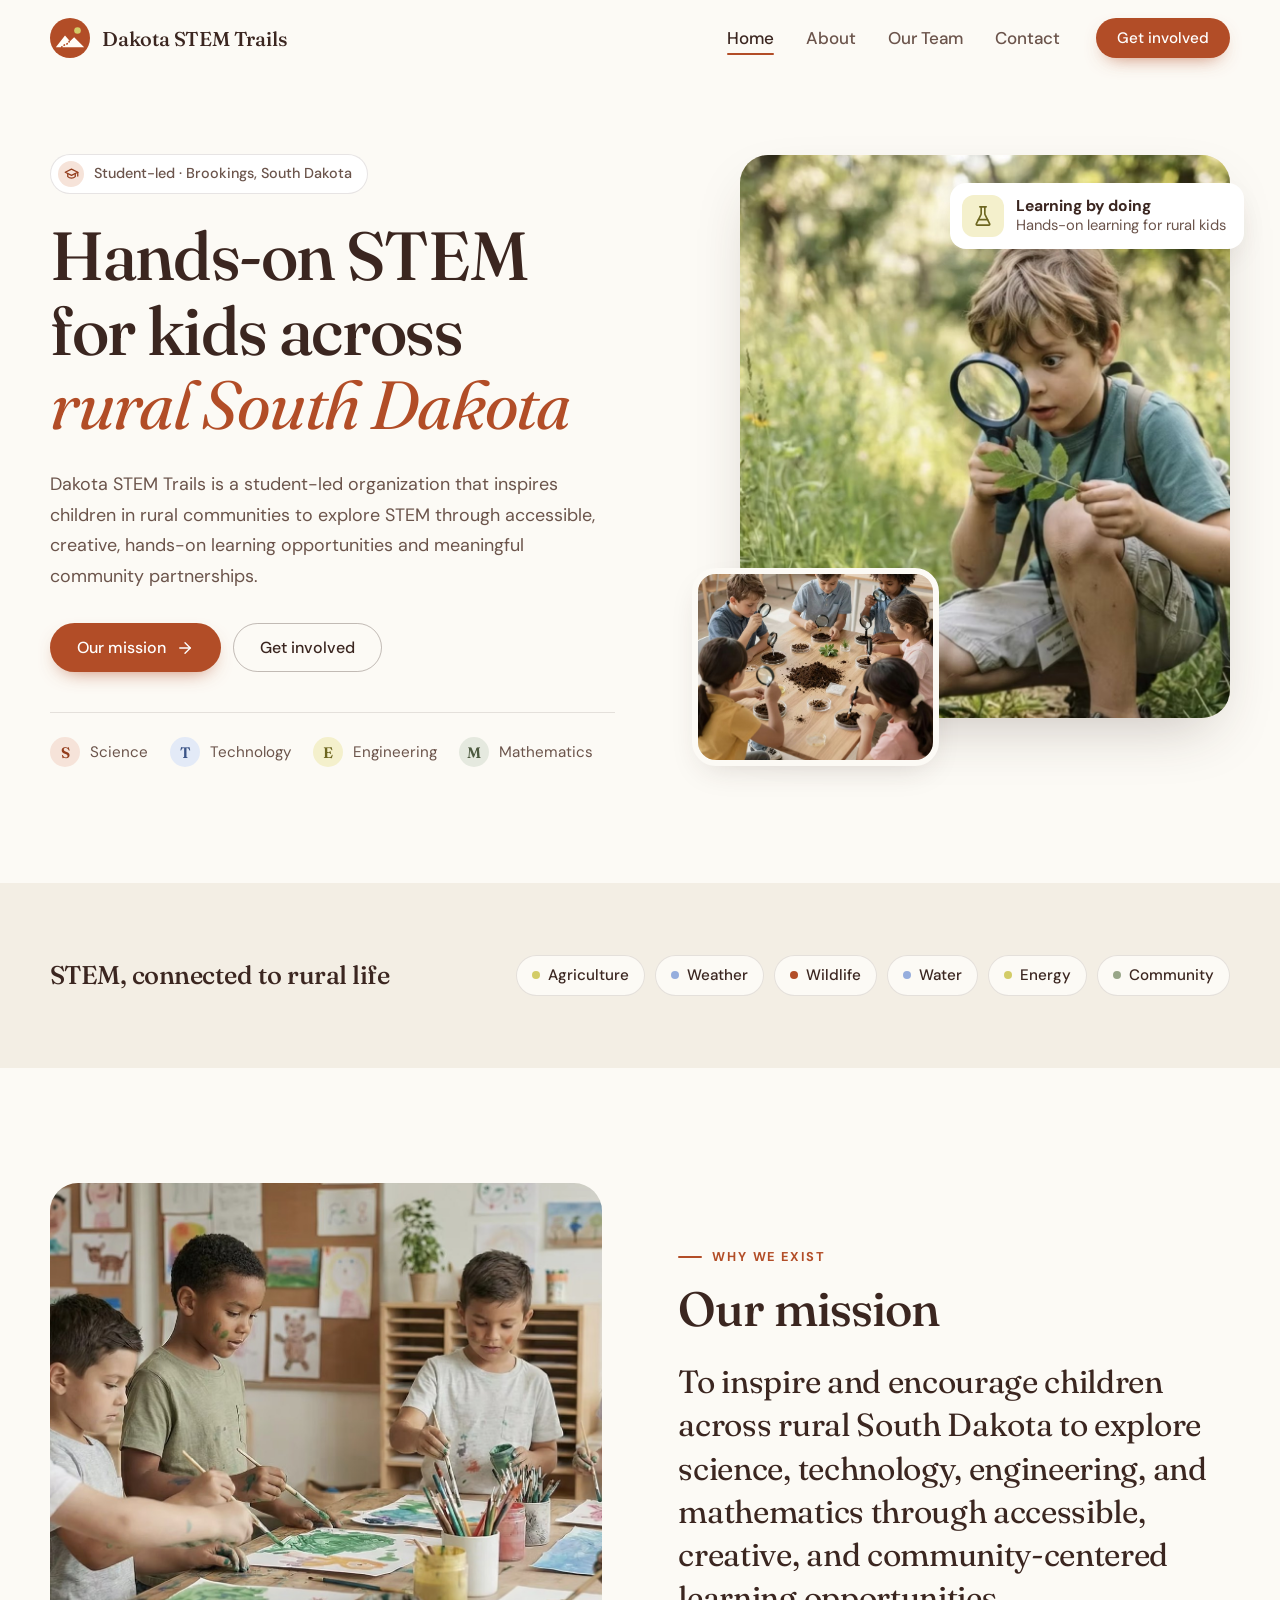
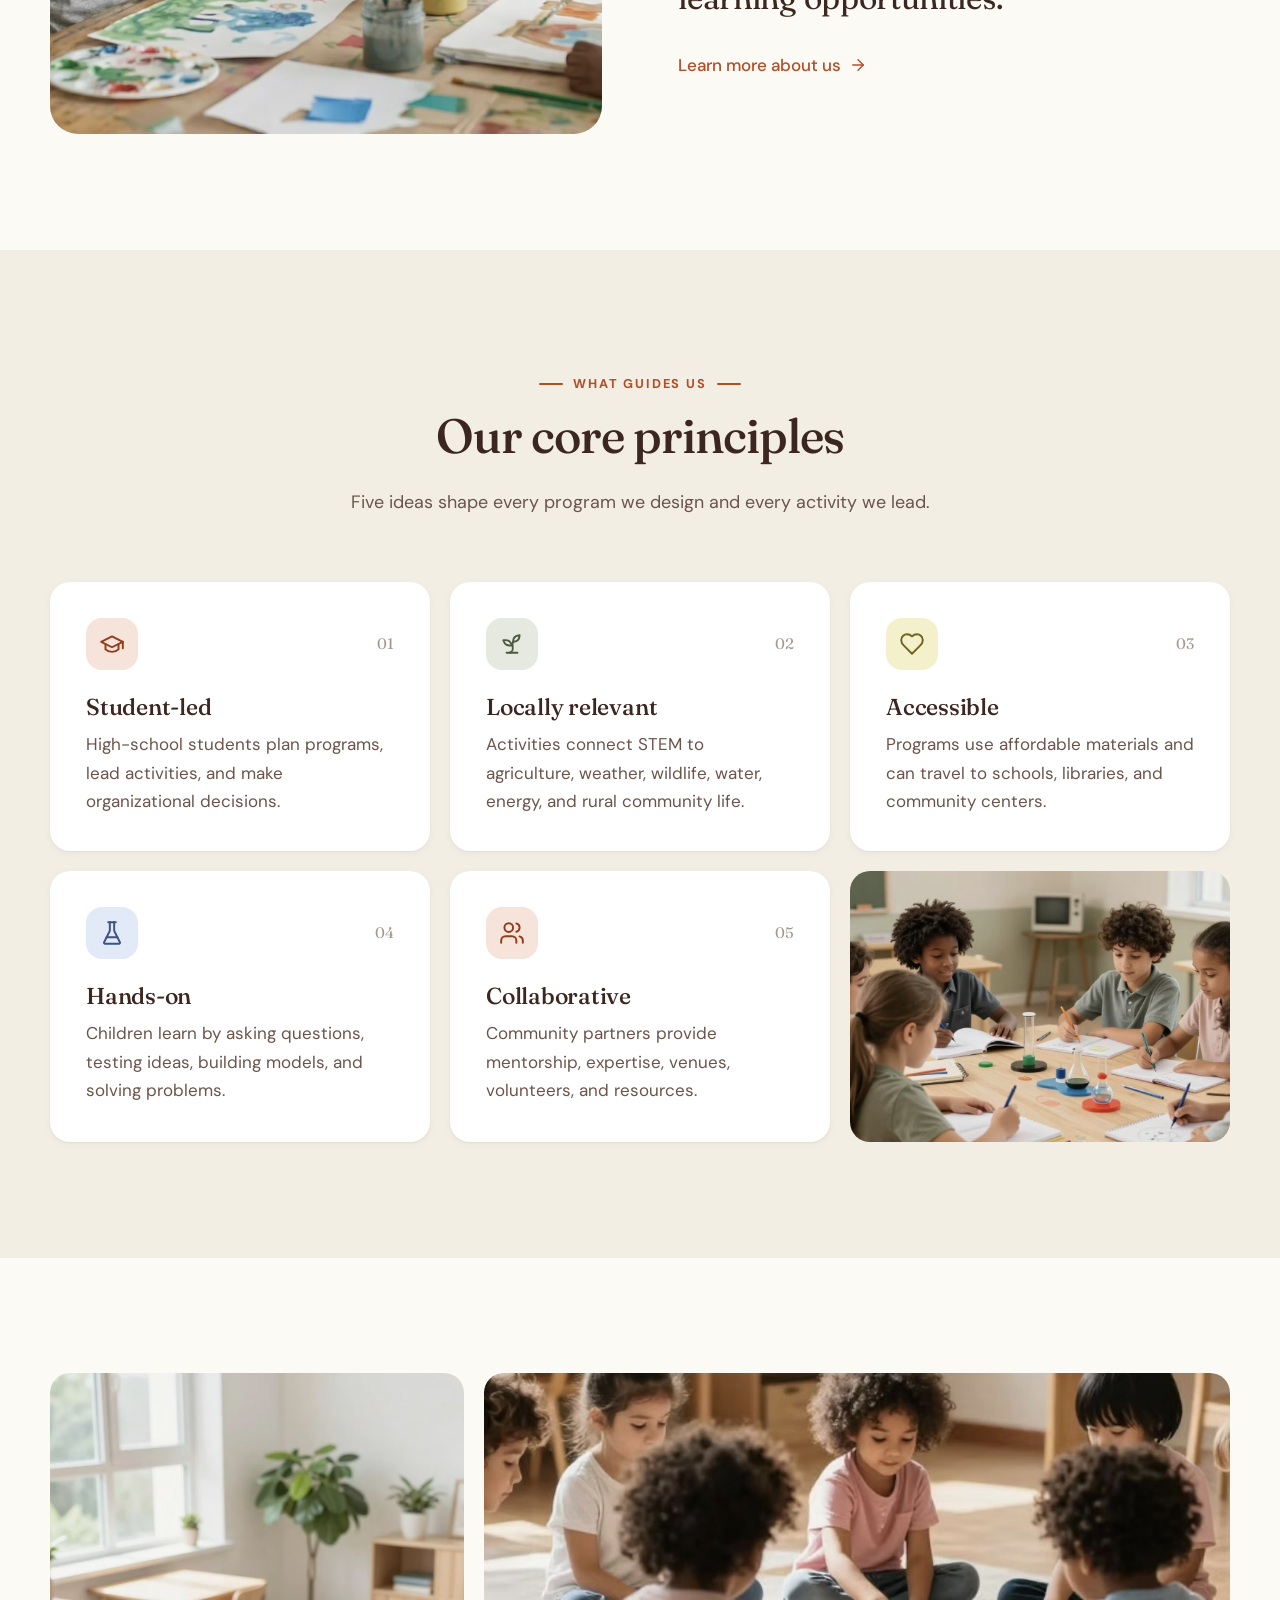
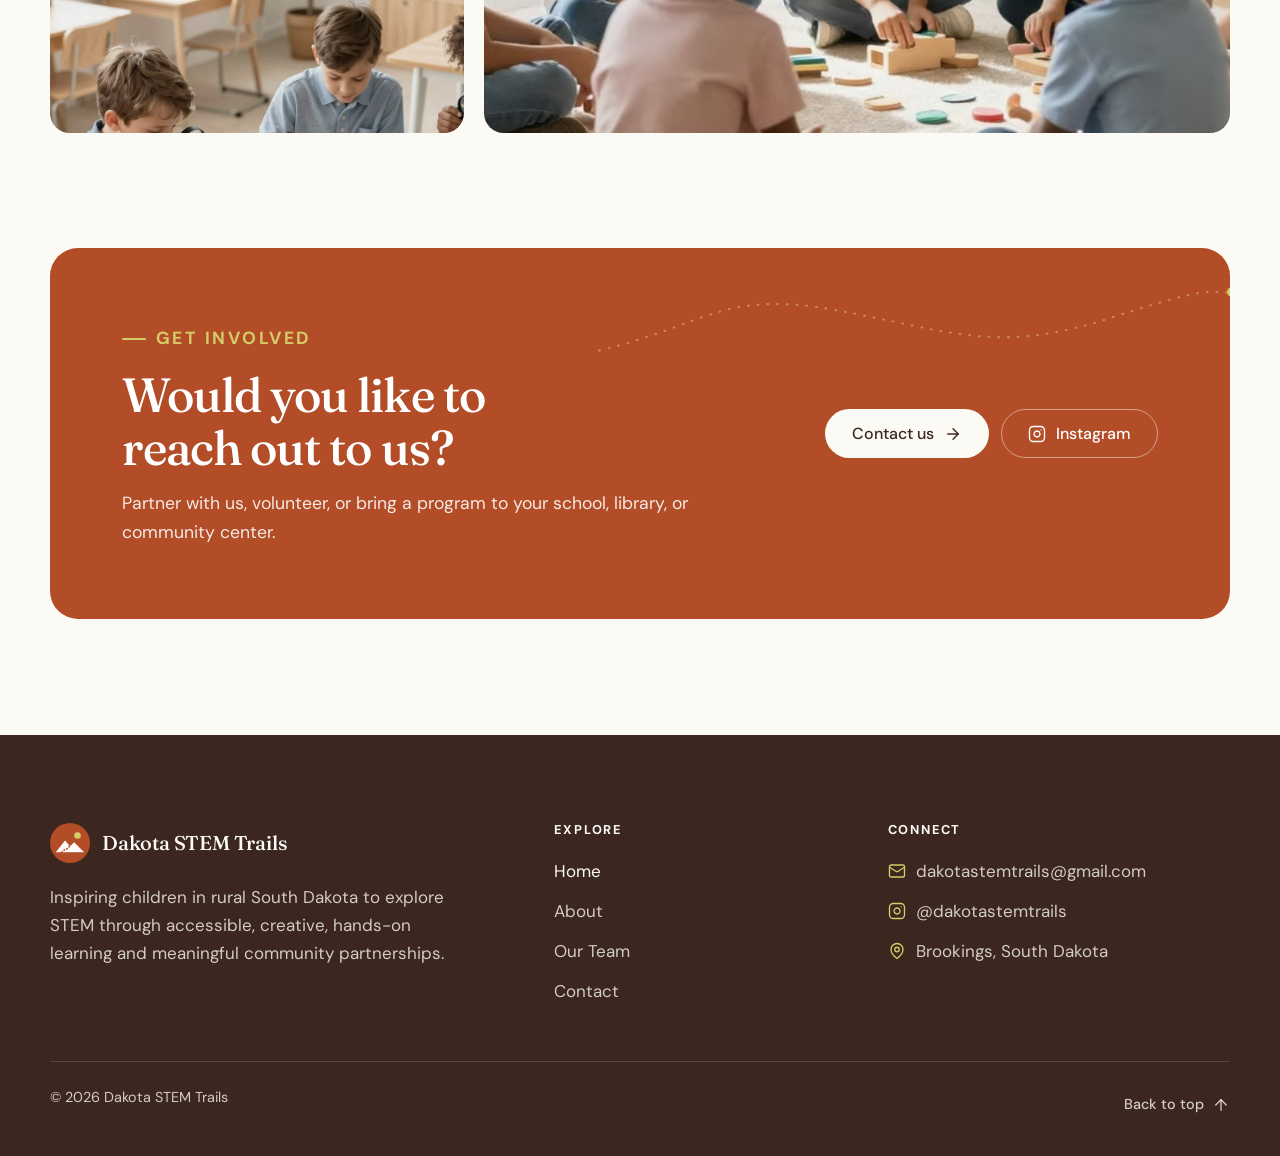
==== index.html @ 3561786b "Add files via upload" ====
<!DOCTYPE html>
<html lang="en">
<head>
  <meta charset="UTF-8">
  <meta name="viewport" content="width=device-width, initial-scale=1">
  <title>Dakota STEM Trails | Student-led STEM for rural South Dakota</title>
  <meta name="description" content="Dakota STEM Trails is a student-led organization inspiring children in rural South Dakota to explore STEM through accessible, creative, hands-on learning.">
  <meta name="theme-color" content="#fcfaf5">

  <meta property="og:type" content="website">
  <meta property="og:site_name" content="Dakota STEM Trails">
  <meta property="og:title" content="Dakota STEM Trails | Student-led STEM for rural South Dakota">
  <meta property="og:description" content="Dakota STEM Trails is a student-led organization inspiring children in rural South Dakota to explore STEM through accessible, creative, hands-on learning.">
  <meta property="og:image" content="hero-explorer.jpg">

  <link rel="icon" href="logo.svg" type="image/svg+xml">
  <link rel="preconnect" href="https://fonts.googleapis.com">
  <link rel="preconnect" href="https://fonts.gstatic.com" crossorigin>
  <link rel="stylesheet" href="https://fonts.googleapis.com/css2?family=DM+Sans:opsz,wght@9..40,400;9..40,500;9..40,700&family=Fraunces:ital,opsz,wght@0,9..144,400;0,9..144,500;0,9..144,600;1,9..144,400&display=swap">
  <link rel="stylesheet" href="styles.css">

  <script>document.documentElement.classList.add("js");</script>
  <script src="main.js" defer></script>
</head>
<body>
  <a class="skip-link" href="#main">Skip to content</a>

  <!-- ===== Header ===== -->
  <header class="site-header">
    <div class="container nav">
      <a class="brand" href="index.html">
        <img src="logo.svg" alt="" width="40" height="40">
        <span>Dakota STEM Trails</span>
      </a>

      <button class="nav-toggle" type="button" aria-expanded="false" aria-controls="nav-menu" aria-label="Open menu">
        <span></span><span></span><span></span>
      </button>

      <nav class="nav-menu" id="nav-menu" aria-label="Main">
        <ul class="nav-links">
          <li><a href="index.html" aria-current="page">Home</a></li>
          <li><a href="about.html">About</a></li>
          <li><a href="team.html">Our Team</a></li>
          <li><a href="contact.html">Contact</a></li>
        </ul>
        <a class="btn btn--primary btn--sm" href="contact.html#message">Get involved</a>
      </nav>
    </div>
  </header>

  <main id="main">
    <!-- ===== Hero ===== -->
    <section class="hero">
      <div class="container split">
        <div>
          <p class="hero-tag" data-reveal><span class="icon-tile tint-clay"><svg class="icon" viewBox="0 0 24 24" aria-hidden="true"><path d="M22 10 12 5 2 10l10 5 10-5Z"/><path d="M6 12v5c3 3 9 3 12 0v-5"/><path d="M22 10v6"/></svg></span>Student-led &middot; Brookings, South Dakota</p>
          <h1 data-reveal style="--delay:.08s">Hands-on STEM for kids across <span class="accent">rural South Dakota</span></h1>
          <p class="lead" data-reveal style="--delay:.16s">Dakota STEM Trails is a student-led organization that inspires children in rural communities to explore STEM through accessible, creative, hands-on learning opportunities and meaningful community partnerships.</p>
          <div class="btn-row" data-reveal style="--delay:.24s">
            <a class="btn btn--primary" href="#mission">Our mission <svg class="icon icon--arrow" viewBox="0 0 24 24" aria-hidden="true"><path d="M5 12h14"/><path d="m12 5 7 7-7 7"/></svg></a>
            <a class="btn btn--outline" href="contact.html#message">Get involved</a>
          </div>
          <ul class="stem-key" data-reveal style="--delay:.32s" aria-label="What STEM stands for">
            <li><b class="tint-clay">S</b>Science</li>
            <li><b class="tint-sky">T</b>Technology</li>
            <li><b class="tint-mustard">E</b>Engineering</li>
            <li><b class="tint-sage">M</b>Mathematics</li>
          </ul>
        </div>

        <div class="hero-visual" data-reveal style="--delay:.12s">
          <figure class="photo photo--main">
            <img src="hero-explorer.jpg" alt="A young boy crouching in tall grass, studying a leaf through a magnifying glass" width="998" height="1178" fetchpriority="high">
          </figure>
          <figure class="photo photo--inset">
            <img src="soil-science.jpg" alt="Children examining soil samples with magnifying glasses" width="1314" height="1061" loading="lazy">
          </figure>
          <div class="hero-badge">
            <span class="icon-tile tint-mustard"><svg class="icon" viewBox="0 0 24 24" aria-hidden="true"><path d="M10 2v7.53a2 2 0 0 1-.21.9L4.72 20.55A1 1 0 0 0 5.62 22h12.76a1 1 0 0 0 .9-1.45l-5.07-10.12a2 2 0 0 1-.21-.9V2"/><path d="M8.5 2h7"/><path d="M7 16h10"/></svg></span>
            <p><strong>Learning by doing</strong><span>Hands-on learning for rural kids</span></p>
          </div>
        </div>
      </div>
    </section>

    <!-- ===== Focus areas ===== -->
    <section class="section section--sand section--tight">
      <div class="container focus">
        <h2>STEM, connected to rural life</h2>
        <ul class="chip-list">
          <li class="chip"><span class="dot" style="background:var(--mustard)"></span>Agriculture</li>
          <li class="chip"><span class="dot" style="background:var(--sky)"></span>Weather</li>
          <li class="chip"><span class="dot" style="background:var(--clay)"></span>Wildlife</li>
          <li class="chip"><span class="dot" style="background:var(--sky)"></span>Water</li>
          <li class="chip"><span class="dot" style="background:var(--mustard)"></span>Energy</li>
          <li class="chip"><span class="dot" style="background:var(--sage)"></span>Community</li>
        </ul>
      </div>
    </section>

    <!-- ===== Mission ===== -->
    <section class="section mission" id="mission">
      <div class="container split">
        <figure class="photo" data-reveal>
          <img src="kids-painting.jpg" alt="Children painting together at a classroom table" width="1313" height="1130" loading="lazy">
        </figure>
        <div data-reveal style="--delay:.1s">
          <p class="eyebrow">Why we exist</p>
          <h2>Our mission</h2>
          <blockquote>
            <p>To inspire and encourage children across rural South Dakota to explore science, technology, engineering, and mathematics through accessible, creative, and community-centered learning opportunities.</p>
          </blockquote>
          <a class="link-arrow" href="about.html">Learn more about us <svg class="icon icon--arrow" viewBox="0 0 24 24" aria-hidden="true"><path d="M5 12h14"/><path d="m12 5 7 7-7 7"/></svg></a>
        </div>
      </div>
    </section>

    <!-- ===== Core principles ===== -->
    <section class="section section--sand" id="principles">
      <div class="container">
        <div class="section-head" data-reveal>
          <p class="eyebrow">What guides us</p>
          <h2>Our core principles</h2>
          <p class="lead">Five ideas shape every program we design and every activity we lead.</p>
        </div>
        <div class="principles" data-reveal-group>
        <article class="card principle" data-reveal>
          <div class="principle-top">
            <span class="icon-tile tint-clay"><svg class="icon" viewBox="0 0 24 24" aria-hidden="true"><path d="M22 10 12 5 2 10l10 5 10-5Z"/><path d="M6 12v5c3 3 9 3 12 0v-5"/><path d="M22 10v6"/></svg></span>
            <span class="principle-num">01</span>
          </div>
          <h3>Student-led</h3>
          <p>High-school students plan programs, lead activities, and make organizational decisions.</p>
        </article>
        <article class="card principle" data-reveal>
          <div class="principle-top">
            <span class="icon-tile tint-sage"><svg class="icon" viewBox="0 0 24 24" aria-hidden="true"><path d="M7 20h10"/><path d="M10 20c5.5-2.5.8-6.4 3-10"/><path d="M9.5 9.4c1.1.8 1.8 2.2 2.3 3.7-2 .4-3.5.4-4.8-.3-1.2-.6-2.3-1.9-3-4.2 2.8-.5 4.4 0 5.5.8Z"/><path d="M14.1 6a7 7 0 0 0-1.1 4c1.9-.1 3.3-.6 4.3-1.4 1-1 1.6-2.3 1.7-4.6-2.7.1-4 1-4.9 2Z"/></svg></span>
            <span class="principle-num">02</span>
          </div>
          <h3>Locally relevant</h3>
          <p>Activities connect STEM to agriculture, weather, wildlife, water, energy, and rural community life.</p>
        </article>
        <article class="card principle" data-reveal>
          <div class="principle-top">
            <span class="icon-tile tint-mustard"><svg class="icon" viewBox="0 0 24 24" aria-hidden="true"><path d="M19 14c1.49-1.46 3-3.21 3-5.5A5.5 5.5 0 0 0 16.5 3c-1.76 0-3 .5-4.5 2-1.5-1.5-2.74-2-4.5-2A5.5 5.5 0 0 0 2 8.5c0 2.3 1.5 4.05 3 5.5l7 7Z"/></svg></span>
            <span class="principle-num">03</span>
          </div>
          <h3>Accessible</h3>
          <p>Programs use affordable materials and can travel to schools, libraries, and community centers.</p>
        </article>
        <article class="card principle" data-reveal>
          <div class="principle-top">
            <span class="icon-tile tint-sky"><svg class="icon" viewBox="0 0 24 24" aria-hidden="true"><path d="M10 2v7.53a2 2 0 0 1-.21.9L4.72 20.55A1 1 0 0 0 5.62 22h12.76a1 1 0 0 0 .9-1.45l-5.07-10.12a2 2 0 0 1-.21-.9V2"/><path d="M8.5 2h7"/><path d="M7 16h10"/></svg></span>
            <span class="principle-num">04</span>
          </div>
          <h3>Hands-on</h3>
          <p>Children learn by asking questions, testing ideas, building models, and solving problems.</p>
        </article>
        <article class="card principle" data-reveal>
          <div class="principle-top">
            <span class="icon-tile tint-clay"><svg class="icon" viewBox="0 0 24 24" aria-hidden="true"><path d="M16 21v-2a4 4 0 0 0-4-4H6a4 4 0 0 0-4 4v2"/><circle cx="9" cy="7" r="4"/><path d="M22 21v-2a4 4 0 0 0-3-3.87"/><path d="M16 3.13a4 4 0 0 1 0 7.75"/></svg></span>
            <span class="principle-num">05</span>
          </div>
          <h3>Collaborative</h3>
          <p>Community partners provide mentorship, expertise, venues, volunteers, and resources.</p>
        </article>
          <figure class="photo" data-reveal>
            <img src="science-experiment.jpg" alt="Children recording observations during a science experiment" width="1050" height="751" loading="lazy">
          </figure>
        </div>
      </div>
    </section>

    <!-- ===== Photo strip ===== -->
    <section class="section">
      <div class="container photo-strip" data-reveal-group>
        <figure class="photo" data-reveal>
          <img src="classroom.jpg" alt="Students working in a bright classroom with plants and large windows" width="1050" height="816" loading="lazy">
        </figure>
        <figure class="photo" data-reveal>
          <img src="building-blocks.jpg" alt="Young children sitting on the floor building with wooden blocks" width="1313" height="457" loading="lazy">
        </figure>
      </div>
    </section>

    <!-- ===== Call to action ===== -->
    <section class="section">
      <div class="container">
        <div class="cta" data-reveal>
          <div>
            <p class="eyebrow">Get involved</p>
            <h2>Would you like to reach out to us?</h2>
            <p>Partner with us, volunteer, or bring a program to your school, library, or community center.</p>
          </div>
          <div class="btn-row">
            <a class="btn btn--light" href="contact.html#message">Contact us <svg class="icon icon--arrow" viewBox="0 0 24 24" aria-hidden="true"><path d="M5 12h14"/><path d="m12 5 7 7-7 7"/></svg></a>
            <a class="btn btn--ghost-light" href="https://www.instagram.com/dakotastemtrails/" target="_blank" rel="noopener"><svg class="icon" viewBox="0 0 24 24" aria-hidden="true"><rect width="20" height="20" x="2" y="2" rx="5"/><path d="M16 11.37A4 4 0 1 1 12.63 8 4 4 0 0 1 16 11.37Z"/><path d="M17.5 6.5h.01"/></svg> Instagram</a>
          </div>
          <svg class="trail" viewBox="0 0 800 100" preserveAspectRatio="xMidYMid meet" aria-hidden="true"><path d="M10 90C140 60 160 15 300 40S500 96 640 50 760 22 790 18"/><circle cx="790" cy="18" r="6"/></svg>
        </div>
      </div>
    </section>
  </main>

  <!-- ===== Footer ===== -->
  <footer class="site-footer">
    <div class="container">
      <div class="footer-grid">
        <div class="footer-brand">
          <a class="brand" href="index.html">
            <img src="logo.svg" alt="" width="40" height="40">
            <span>Dakota STEM Trails</span>
          </a>
          <p>Inspiring children in rural South Dakota to explore STEM through accessible, creative, hands-on learning and meaningful community partnerships.</p>
        </div>

        <div class="footer-col">
          <h3>Explore</h3>
          <ul>
            <li><a href="index.html" aria-current="page">Home</a></li>
            <li><a href="about.html">About</a></li>
            <li><a href="team.html">Our Team</a></li>
            <li><a href="contact.html">Contact</a></li>
          </ul>
        </div>

        <div class="footer-col">
          <h3>Connect</h3>
          <ul>
            <li><svg class="icon" viewBox="0 0 24 24" aria-hidden="true"><rect width="20" height="16" x="2" y="4" rx="2"/><path d="m22 7-8.97 5.7a1.94 1.94 0 0 1-2.06 0L2 7"/></svg><a href="mailto:dakotastemtrails@gmail.com">dakotastemtrails@gmail.com</a></li>
            <li><svg class="icon" viewBox="0 0 24 24" aria-hidden="true"><rect width="20" height="20" x="2" y="2" rx="5"/><path d="M16 11.37A4 4 0 1 1 12.63 8 4 4 0 0 1 16 11.37Z"/><path d="M17.5 6.5h.01"/></svg><a href="https://www.instagram.com/dakotastemtrails/" target="_blank" rel="noopener">@dakotastemtrails</a></li>
            <li><svg class="icon" viewBox="0 0 24 24" aria-hidden="true"><path d="M20 10c0 6-8 12-8 12s-8-6-8-12a8 8 0 0 1 16 0Z"/><circle cx="12" cy="10" r="3"/></svg><span>Brookings, South Dakota</span></li>
          </ul>
        </div>
      </div>

      <div class="footer-bottom">
        <p>&copy; <span data-year>2026</span> Dakota STEM Trails</p>
        <button class="to-top" type="button" data-to-top>Back to top <svg class="icon" viewBox="0 0 24 24" aria-hidden="true"><path d="m5 12 7-7 7 7"/><path d="M12 19V5"/></svg></button>
      </div>
    </div>
  </footer>
</body>
</html>
---- styles.css ----
/* ==========================================================================
   Dakota STEM Trails — stylesheet
   --------------------------------------------------------------------------
   1. Design tokens        6. Header & navigation
   2. Base / reset         7. Page sections
   3. Typography           8. Footer
   4. Layout helpers       9. Motion
   5. Components          10. Responsive
   ========================================================================== */


/* 1. Design tokens
   ========================================================================== */
:root {
  /* Brand palette */
  --clay:        #b24d27;   /* primary — buttons, links, accents */
  --clay-dark:   #933c1b;
  --mustard:     #d3cc67;
  --sky:         #96aedd;
  --sage:        #98a688;

  /* Soft tints of the brand colors (backgrounds for icons, avatars, chips) */
  --clay-tint:    #f6e3d9;
  --mustard-tint: #f4f0cc;
  --sky-tint:     #e3eaf7;
  --sage-tint:    #e5e9df;

  /* Neutrals */
  --ink:        #3b2620;    /* main text — warm deep brown */
  --ink-soft:   #6b544b;    /* secondary text */
  --cream:      #fcfaf5;    /* page background */
  --sand:       #f3eee4;    /* alternate section background */
  --sand-dark:  #e6dccb;
  --white:      #ffffff;
  --line:       rgba(59, 38, 32, 0.12);

  /* Type */
  --font-display: "Fraunces", Georgia, "Times New Roman", serif;
  --font-body:    "DM Sans", system-ui, -apple-system, "Segoe UI", Roboto, sans-serif;

  /* Shape & depth */
  --radius-sm: 12px;
  --radius:    20px;
  --radius-lg: 28px;
  --shadow-sm: 0 1px 2px rgba(59, 38, 32, 0.06), 0 2px 8px rgba(59, 38, 32, 0.04);
  --shadow:    0 12px 32px -12px rgba(59, 38, 32, 0.18);
  --shadow-lg: 0 24px 60px -20px rgba(59, 38, 32, 0.28);

  /* Spacing */
  --container: 1180px;
  --gutter: clamp(20px, 4vw, 40px);
  --section: clamp(72px, 9vw, 120px);

  --ease: cubic-bezier(0.22, 1, 0.36, 1);
  --header-h: 76px;
}


/* 2. Base / reset
   ========================================================================== */
*, *::before, *::after { box-sizing: border-box; }

html {
  -webkit-text-size-adjust: 100%;
  scroll-behavior: smooth;
  scroll-padding-top: calc(var(--header-h) + 16px);
}

body {
  margin: 0;
  background: var(--cream);
  color: var(--ink);
  font-family: var(--font-body);
  font-size: 1.0625rem;
  line-height: 1.65;
  -webkit-font-smoothing: antialiased;
  text-rendering: optimizeLegibility;
}

img, svg { display: block; max-width: 100%; }
img { height: auto; }
a { color: inherit; }
button, input, textarea { font: inherit; color: inherit; }
button { cursor: pointer; }

::selection { background: var(--mustard); color: var(--ink); }

:focus-visible {
  outline: 3px solid var(--clay);
  outline-offset: 3px;
  border-radius: 6px;
}

.skip-link {
  position: absolute;
  left: 16px;
  top: -100px;
  z-index: 1000;
  padding: 10px 18px;
  border-radius: 999px;
  background: var(--ink);
  color: var(--cream);
  font-weight: 500;
  text-decoration: none;
}
.skip-link:focus { top: 16px; }

.visually-hidden {
  position: absolute !important;
  width: 1px; height: 1px;
  overflow: hidden;
  clip: rect(0 0 0 0);
  white-space: nowrap;
}


/* 3. Typography
   ========================================================================== */
h1, h2, h3, h4 {
  margin: 0 0 0.5em;
  font-family: var(--font-display);
  font-weight: 500;
  line-height: 1.1;
  letter-spacing: -0.02em;
  font-optical-sizing: auto;
  text-wrap: balance;
}
h1 { font-size: clamp(2.5rem, 5.6vw, 4.25rem); }
h2 { font-size: clamp(2rem, 3.8vw, 3rem); }
h3 { font-size: clamp(1.25rem, 1.8vw, 1.45rem); letter-spacing: -0.01em; }
h4 { font-size: 1.1rem; }

p { margin: 0 0 1em; text-wrap: pretty; }
p:last-child { margin-bottom: 0; }

.accent { color: var(--clay); font-style: italic; font-weight: 400; }

.eyebrow {
  display: inline-flex;
  align-items: center;
  gap: 10px;
  margin-bottom: 1rem;
  color: var(--clay);
  font-size: 0.8rem;
  font-weight: 700;
  letter-spacing: 0.14em;
  text-transform: uppercase;
}
.eyebrow::before,
.section-head .eyebrow::after,
.page-header .eyebrow::after,
.mission-panel .eyebrow::after {
  content: "";
  width: 24px;
  height: 2px;
  border-radius: 2px;
  background: currentColor;
}

.lead {
  max-width: 36em;
  color: var(--ink-soft);
  font-size: clamp(1.075rem, 1.4vw, 1.2rem);
  line-height: 1.7;
}


/* 4. Layout helpers
   ========================================================================== */
.container {
  width: 100%;
  max-width: calc(var(--container) + var(--gutter) * 2);
  margin-inline: auto;
  padding-inline: var(--gutter);
}

.section { padding-block: var(--section); }
.section--sand { background: var(--sand); }
.section--tight { padding-block: clamp(48px, 6vw, 72px); }
/* Two neighbouring sections with the same background share one gap */
.section:not(.section--sand) + .section:not(.section--sand),
.section--sand + .section--sand { padding-top: 0; }

.section-head {
  max-width: 640px;
  margin: 0 auto clamp(40px, 5vw, 64px);
  text-align: center;
}
.section-head .eyebrow { justify-content: center; }
.section-head .lead { margin-inline: auto; }

.split {
  display: grid;
  grid-template-columns: 1fr 1fr;
  align-items: center;
  gap: clamp(40px, 6vw, 88px);
}


/* 5. Components
   ========================================================================== */

/* --- Buttons --- */
.btn {
  display: inline-flex;
  align-items: center;
  justify-content: center;
  gap: 10px;
  padding: 14px 26px;
  border: 1.5px solid transparent;
  border-radius: 999px;
  font-size: 1rem;
  font-weight: 500;
  line-height: 1.2;
  text-decoration: none;
  white-space: nowrap;
  transition: background-color .25s ease, color .25s ease, border-color .25s ease,
              transform .25s var(--ease), box-shadow .25s ease;
}
.btn:hover { transform: translateY(-2px); }
.btn:active { transform: translateY(0); }
.btn .icon { width: 18px; height: 18px; transition: transform .3s var(--ease); }
.btn:hover .icon--arrow { transform: translateX(3px); }

.btn--primary { background: var(--clay); color: var(--white); box-shadow: 0 8px 20px -10px rgba(178, 77, 39, .8); }
.btn--primary:hover { background: var(--clay-dark); }

.btn--outline { border-color: rgba(59, 38, 32, .3); color: var(--ink); }
.btn--outline:hover { border-color: var(--ink); background: var(--ink); color: var(--cream); }

.btn--light { background: var(--cream); color: var(--ink); }
.btn--light:hover { background: var(--white); box-shadow: var(--shadow); }

.btn--ghost-light { border-color: rgba(255, 255, 255, .45); color: var(--white); }
.btn--ghost-light:hover { border-color: var(--white); background: rgba(255, 255, 255, .12); }

.btn--sm { padding: 10px 20px; font-size: .95rem; }
.btn--block { width: 100%; }

.btn-row { display: flex; flex-wrap: wrap; gap: 12px; }

/* --- Text link with arrow --- */
.link-arrow {
  display: inline-flex;
  align-items: center;
  gap: 8px;
  color: var(--clay);
  font-weight: 500;
  text-decoration: none;
}
.link-arrow .icon { width: 18px; height: 18px; transition: transform .3s var(--ease); }
.link-arrow:hover { color: var(--clay-dark); }
.link-arrow:hover .icon { transform: translateX(4px); }

/* --- Icons --- */
.icon {
  width: 24px;
  height: 24px;
  flex-shrink: 0;
  fill: none;
  stroke: currentColor;
  stroke-width: 1.8;
  stroke-linecap: round;
  stroke-linejoin: round;
}

.icon-tile {
  display: grid;
  place-items: center;
  width: 52px;
  height: 52px;
  border-radius: 16px;
  color: var(--ink);
}
.icon-tile .icon { width: 26px; height: 26px; }

/* Color tints — usable on icon tiles, avatars and chips */
.tint-clay    { background: var(--clay-tint);    color: var(--clay-dark); }
.tint-mustard { background: var(--mustard-tint); color: #6d6620; }
.tint-sky     { background: var(--sky-tint);     color: #3b5487; }
.tint-sage    { background: var(--sage-tint);    color: #4d5a40; }

/* --- Chips / pills --- */
.chip-list {
  display: flex;
  flex-wrap: wrap;
  gap: 10px;
  margin: 0;
  padding: 0;
  list-style: none;
}
.chip {
  display: inline-flex;
  align-items: center;
  gap: 8px;
  padding: 8px 16px;
  border-radius: 999px;
  background: var(--white);
  box-shadow: inset 0 0 0 1px var(--line);
  font-size: .95rem;
  font-weight: 500;
}
.chip .icon { width: 17px; height: 17px; }
.chip .dot { width: 8px; height: 8px; border-radius: 50%; }

/* --- Cards --- */
.card {
  position: relative;
  padding: clamp(28px, 3vw, 36px);
  border-radius: var(--radius);
  background: var(--white);
  box-shadow: var(--shadow-sm);
}

/* --- Photos --- */
.photo {
  position: relative;
  margin: 0;
  overflow: hidden;
  border-radius: var(--radius-lg);
  background: var(--sand-dark);
}
.photo img {
  width: 100%;
  height: 100%;
  object-fit: cover;
  transition: transform 1.2s var(--ease);
}
.photo:hover img { transform: scale(1.03); }

/* --- Trail decoration (dashed path with a pin) --- */
.trail {
  position: absolute;
  pointer-events: none;
  overflow: visible;
}
.trail path { fill: none; stroke: var(--clay); stroke-width: 2.5; stroke-linecap: round; stroke-dasharray: 1 11; opacity: .45; }
.trail circle { fill: var(--clay); }


/* 6. Header & navigation
   ========================================================================== */
.site-header {
  position: sticky;
  top: 0;
  z-index: 100;
  background: rgba(252, 250, 245, .88);
  -webkit-backdrop-filter: saturate(160%) blur(14px);
  backdrop-filter: saturate(160%) blur(14px);
  border-bottom: 1px solid transparent;
  transition: border-color .3s ease, box-shadow .3s ease;
}
.site-header.is-scrolled {
  border-bottom-color: var(--line);
  box-shadow: 0 6px 24px -18px rgba(59, 38, 32, .5);
}

.nav {
  display: flex;
  align-items: center;
  justify-content: space-between;
  gap: 24px;
  min-height: var(--header-h);
}

.brand {
  display: inline-flex;
  align-items: center;
  gap: 12px;
  font-family: var(--font-display);
  font-size: 1.25rem;
  font-weight: 500;
  letter-spacing: -0.01em;
  text-decoration: none;
  white-space: nowrap;
}
.brand img { width: 40px; height: 40px; transition: transform .5s var(--ease); }
.brand:hover img { transform: rotate(-10deg); }

.nav-menu { display: flex; align-items: center; gap: 36px; }

.nav-links {
  display: flex;
  align-items: center;
  gap: 32px;
  margin: 0;
  padding: 0;
  list-style: none;
}
.nav-links a {
  position: relative;
  padding: 6px 0;
  color: var(--ink-soft);
  font-weight: 500;
  text-decoration: none;
  transition: color .2s ease;
}
.nav-links a::after {
  content: "";
  position: absolute;
  left: 0; right: 0; bottom: 0;
  height: 2px;
  border-radius: 2px;
  background: var(--clay);
  transform: scaleX(0);
  transition: transform .35s var(--ease);
}
.nav-links a:hover,
.nav-links a[aria-current="page"] { color: var(--ink); }
.nav-links a:hover::after,
.nav-links a[aria-current="page"]::after { transform: scaleX(1); }

.nav-toggle {
  display: none;
  position: relative;
  width: 44px;
  height: 44px;
  padding: 0;
  border: 0;
  border-radius: 12px;
  background: var(--sand);
}
.nav-toggle span {
  position: absolute;
  left: 12px;
  width: 20px;
  height: 2px;
  border-radius: 2px;
  background: var(--ink);
  transition: transform .3s var(--ease), opacity .2s ease;
}
.nav-toggle span:nth-child(1) { top: 15px; }
.nav-toggle span:nth-child(2) { top: 21px; }
.nav-toggle span:nth-child(3) { top: 27px; }
.nav-toggle[aria-expanded="true"] span:nth-child(1) { transform: translateY(6px) rotate(45deg); }
.nav-toggle[aria-expanded="true"] span:nth-child(2) { opacity: 0; }
.nav-toggle[aria-expanded="true"] span:nth-child(3) { transform: translateY(-6px) rotate(-45deg); }


/* 7. Page sections
   ========================================================================== */

/* --- Home hero --- */
.hero { position: relative; padding-block: clamp(40px, 6vw, 80px) var(--section); overflow: hidden; }
.hero .split { grid-template-columns: 1.05fr 1fr; }
.hero h1 { margin-bottom: .4em; }
.hero .lead { margin-bottom: 2rem; }

.hero-tag {
  display: inline-flex;
  align-items: center;
  gap: 10px;
  margin-bottom: 1.5rem;
  padding: 7px 16px 7px 8px;
  border-radius: 999px;
  background: var(--white);
  box-shadow: inset 0 0 0 1px var(--line);
  color: var(--ink-soft);
  font-size: .9rem;
  font-weight: 500;
}
.hero-tag .icon-tile { width: 26px; height: 26px; border-radius: 50%; }
.hero-tag .icon { width: 15px; height: 15px; stroke-width: 2; }

.stem-key {
  display: flex;
  flex-wrap: wrap;
  gap: 8px 22px;
  margin: 2.5rem 0 0;
  padding: 1.5rem 0 0;
  border-top: 1px solid var(--line);
  list-style: none;
  color: var(--ink-soft);
  font-size: .95rem;
}
.stem-key li { display: inline-flex; align-items: center; gap: 10px; }
.stem-key b {
  display: grid;
  place-items: center;
  width: 30px;
  height: 30px;
  border-radius: 50%;
  font-family: var(--font-display);
  font-size: .95rem;
  font-weight: 600;
}

.hero-visual { position: relative; padding: 0 0 48px 48px; }
.hero-visual .photo--main { aspect-ratio: 4 / 4.6; box-shadow: var(--shadow-lg); }
.hero-visual .photo--inset {
  position: absolute;
  left: 0;
  bottom: 0;
  width: 46%;
  aspect-ratio: 5 / 4;
  border: 6px solid var(--cream);
  border-radius: 24px;
  box-shadow: var(--shadow);
}
.hero-badge {
  position: absolute;
  top: 28px;
  right: -14px;
  display: flex;
  align-items: center;
  gap: 12px;
  padding: 12px 18px 12px 12px;
  border-radius: 16px;
  background: var(--white);
  box-shadow: var(--shadow);
  font-size: .92rem;
  line-height: 1.3;
}
.hero-badge p { margin: 0; }
.hero-badge strong { display: block; font-size: .98rem; }
.hero-badge p span { color: var(--ink-soft); }
.hero-badge .icon-tile { width: 42px; height: 42px; border-radius: 12px; }
.hero-badge .icon { width: 22px; height: 22px; }

/* --- Focus strip (STEM topics connected to rural life) --- */
.focus {
  display: flex;
  flex-wrap: wrap;
  align-items: center;
  justify-content: space-between;
  gap: 20px 40px;
}
.focus h2 { margin: 0; font-size: clamp(1.35rem, 2vw, 1.6rem); }
.focus .chip { background: var(--cream); }

/* --- Mission statement --- */
.mission .photo { aspect-ratio: 1 / 1; }
.mission blockquote { margin: 0 0 2rem; }
.mission blockquote p {
  font-family: var(--font-display);
  font-size: clamp(1.45rem, 2.5vw, 2rem);
  font-weight: 400;
  line-height: 1.35;
  letter-spacing: -0.01em;
}

/* --- Principles grid --- */
.principles {
  display: grid;
  grid-template-columns: repeat(3, 1fr);
  gap: 20px;
}
.principle {
  display: flex;
  flex-direction: column;
  transition: transform .35s var(--ease), box-shadow .35s ease;
}
.principle:hover { transform: translateY(-4px); box-shadow: var(--shadow); }
.principle-top {
  display: flex;
  align-items: center;
  justify-content: space-between;
  margin-bottom: 1.5rem;
}
.principle-num {
  color: var(--ink-soft);
  font-family: var(--font-display);
  font-size: .95rem;
  opacity: .6;
}
.principle p { color: var(--ink-soft); }
.principles .photo { min-height: 260px; border-radius: var(--radius); }

/* --- Photo strip --- */
.photo-strip {
  display: grid;
  grid-template-columns: 1fr 1.8fr;
  gap: 20px;
}
.photo-strip .photo { height: clamp(220px, 30vw, 360px); border-radius: var(--radius); }

/* --- Call to action band --- */
.cta {
  position: relative;
  display: grid;
  grid-template-columns: 1fr auto;
  align-items: center;
  gap: 32px;
  padding: clamp(40px, 6vw, 72px);
  overflow: hidden;
  border-radius: var(--radius-lg);
  background: var(--clay);
  color: var(--white);
}
.cta > :not(.trail) { position: relative; z-index: 1; }
.cta h2 { margin-bottom: .3em; }
.cta p { max-width: 34em; color: rgba(255, 255, 255, .88); font-size: 1.1rem; }
.cta .eyebrow { color: var(--mustard); }
.cta .trail { z-index: 0; right: -10px; top: 10px; width: 55%; height: 120px; }
.cta .trail path { stroke: rgba(255, 255, 255, .7); }
.cta .trail circle { fill: var(--mustard); }

/* --- Inner page header --- */
.page-header {
  position: relative;
  padding-block: clamp(56px, 8vw, 104px) clamp(64px, 8vw, 112px);
  overflow: hidden;
  background: var(--sand);
  text-align: center;
}
.page-header .eyebrow { justify-content: center; }
.page-header h1 { margin-bottom: .3em; }
.page-header .lead { margin-inline: auto; }
.page-header .trail { left: 50%; bottom: 20px; width: min(760px, 90%); height: 70px; transform: translateX(-50%); }

/* --- About --- */
.banner { aspect-ratio: 4.6 / 1; min-height: 200px; }
.story-photos { display: grid; grid-template-columns: 1fr 1fr; gap: 20px; }
.story-photos .photo { aspect-ratio: 4 / 5; border-radius: var(--radius); }
.story-photos .photo:last-child { margin-top: 48px; }
.story .chip-list { margin-top: 2rem; }

.feature-grid {
  display: grid;
  grid-template-columns: repeat(4, 1fr);
  gap: 20px;
}
.feature { text-align: center; }
.feature .icon-tile { margin: 0 auto 1.25rem; }
.feature h3 { margin-bottom: .5em; font-size: 1.2rem; }
.feature p { color: var(--ink-soft); font-size: .98rem; }

.mission-panel {
  position: relative;
  padding: clamp(44px, 7vw, 88px) clamp(28px, 6vw, 96px);
  border-radius: var(--radius-lg);
  background: var(--mustard-tint);
  text-align: center;
}
.mission-panel .eyebrow { justify-content: center; }
.mission-panel p {
  max-width: 30em;
  margin: 0 auto 2rem;
  font-family: var(--font-display);
  font-size: clamp(1.4rem, 2.5vw, 1.95rem);
  line-height: 1.4;
}

/* --- Team --- */
.member-featured {
  display: grid;
  grid-template-columns: auto 1fr;
  align-items: center;
  gap: clamp(24px, 4vw, 48px);
  max-width: 820px;
  margin: 0 auto 20px;
  padding: clamp(32px, 4vw, 48px);
}
.member-featured h2 { margin-bottom: .25em; font-size: clamp(1.75rem, 3vw, 2.25rem); }
.member-featured p { margin-top: 1rem; color: var(--ink-soft); }

.team-grid {
  display: grid;
  grid-template-columns: repeat(3, 1fr);
  gap: 20px;
}
.member {
  text-align: center;
  transition: transform .35s var(--ease), box-shadow .35s ease;
}
.member:hover { transform: translateY(-4px); box-shadow: var(--shadow); }
.member h3 { margin-bottom: .5em; }

.avatar {
  display: grid;
  place-items: center;
  width: 88px;
  height: 88px;
  margin: 0 auto 1.25rem;
  border-radius: 50%;
  font-family: var(--font-display);
  font-size: 1.75rem;
  font-weight: 500;
  letter-spacing: .02em;
}
.avatar--lg { width: 132px; height: 132px; margin: 0; font-size: 2.6rem; }

.role {
  display: inline-block;
  padding: 6px 14px;
  border-radius: 999px;
  background: var(--sand);
  color: var(--ink-soft);
  font-size: .9rem;
  font-weight: 500;
}

/* --- Contact --- */
.contact-layout {
  display: grid;
  grid-template-columns: 0.85fr 1.15fr;
  align-items: start;
  gap: clamp(32px, 5vw, 64px);
}
.contact-aside h2 { font-size: clamp(1.75rem, 3vw, 2.25rem); }
.contact-aside > p { color: var(--ink-soft); }

.contact-list { display: grid; gap: 12px; margin: 2rem 0; padding: 0; list-style: none; }
.contact-item {
  display: flex;
  align-items: center;
  gap: 16px;
  padding: 16px 18px;
  border-radius: var(--radius);
  background: var(--white);
  box-shadow: var(--shadow-sm);
  text-decoration: none;
  transition: transform .3s var(--ease), box-shadow .3s ease;
}
a.contact-item:hover { transform: translateX(4px); box-shadow: var(--shadow); }
.contact-item .icon-tile { width: 46px; height: 46px; border-radius: 14px; }
.contact-item .icon-tile .icon { width: 22px; height: 22px; }
.contact-item small { display: block; color: var(--ink-soft); font-size: .85rem; }
.contact-item strong { display: block; font-weight: 500; word-break: break-word; }
.contact-item .icon--go { margin-left: auto; width: 20px; height: 20px; color: var(--ink-soft); }
.contact-aside .photo { aspect-ratio: 4 / 3; border-radius: var(--radius); }

/* --- Form --- */
.form-card { padding: clamp(28px, 4vw, 48px); }
.form-card h2 { margin-bottom: .25em; font-size: clamp(1.6rem, 2.6vw, 2rem); }
.form-card > p { margin-bottom: 2rem; color: var(--ink-soft); }

.form { display: grid; gap: 20px; }
.form-row { display: grid; grid-template-columns: 1fr 1fr; gap: 20px; }
.field { display: grid; gap: 8px; min-width: 0; margin: 0; padding: 0; border: 0; }
.field label, .field legend { padding: 0; font-size: .95rem; font-weight: 500; }
.field .req { color: var(--clay); }
.field .hint { color: var(--ink-soft); font-weight: 400; }

.input {
  width: 100%;
  padding: 13px 16px;
  border: 1.5px solid var(--sand-dark);
  border-radius: var(--radius-sm);
  background: var(--cream);
  font-size: 1rem;
  transition: border-color .2s ease, box-shadow .2s ease, background-color .2s ease;
}
.input:hover { border-color: #d6c8b2; }
.input:focus {
  outline: none;
  border-color: var(--clay);
  background: var(--white);
  box-shadow: 0 0 0 4px rgba(178, 77, 39, .12);
}
textarea.input { min-height: 140px; resize: vertical; }

.radio-group { display: flex; flex-wrap: wrap; gap: 12px; }
.radio {
  display: inline-flex;
  align-items: center;
  gap: 10px;
  padding: 10px 18px 10px 14px;
  border: 1.5px solid var(--sand-dark);
  border-radius: 999px;
  background: var(--cream);
  cursor: pointer;
  transition: border-color .2s ease, background-color .2s ease;
}
.radio:hover { border-color: #d6c8b2; }
.radio input { width: 18px; height: 18px; margin: 0; accent-color: var(--clay); }
.radio:has(input:checked) { border-color: var(--clay); background: var(--clay-tint); }

.honeypot { position: absolute; left: -9999px; width: 1px; height: 1px; opacity: 0; }

.form-status {
  display: none;
  padding: 14px 18px;
  border-radius: var(--radius-sm);
  font-weight: 500;
}
.form-status.is-success { display: block; background: var(--sage-tint); color: #3c4a30; }
.form-status.is-error   { display: block; background: var(--clay-tint); color: var(--clay-dark); }
.form-status a { color: inherit; }

.spinner {
  display: none;
  width: 18px;
  height: 18px;
  border: 2px solid rgba(255, 255, 255, .4);
  border-top-color: var(--white);
  border-radius: 50%;
  animation: spin .8s linear infinite;
}
.is-loading .spinner { display: inline-block; }
.is-loading .icon { display: none; }
@keyframes spin { to { transform: rotate(360deg); } }

/* --- 404 --- */
.not-found { padding-block: clamp(80px, 14vw, 160px); }
.not-found .btn-row { justify-content: center; margin-top: 2rem; }


/* 8. Footer
   ========================================================================== */
.site-footer {
  padding-block: clamp(56px, 7vw, 88px) 32px;
  background: var(--ink);
  color: rgba(252, 250, 245, .78);
}
.site-footer a { text-decoration: none; transition: color .2s ease; }
.site-footer a:hover { color: var(--white); }

.footer-grid {
  display: grid;
  grid-template-columns: 1.6fr 1fr 1.2fr;
  gap: 48px;
}
.footer-brand .brand { margin-bottom: 1.25rem; color: var(--cream); }
.footer-brand p { max-width: 24em; }
.footer-col h3 {
  margin-bottom: 1.25rem;
  color: var(--cream);
  font-family: var(--font-body);
  font-size: .8rem;
  font-weight: 700;
  letter-spacing: .14em;
  text-transform: uppercase;
}
.footer-col ul { display: grid; gap: 12px; margin: 0; padding: 0; list-style: none; }
.footer-col li { display: flex; align-items: center; gap: 10px; }
.footer-col .icon { width: 18px; height: 18px; color: var(--mustard); }
.footer-col a[aria-current="page"] { color: var(--cream); }

.footer-bottom {
  display: flex;
  flex-wrap: wrap;
  align-items: center;
  justify-content: space-between;
  gap: 16px;
  margin-top: 56px;
  padding-top: 24px;
  border-top: 1px solid rgba(252, 250, 245, .14);
  font-size: .9rem;
}
.to-top {
  display: inline-flex;
  align-items: center;
  gap: 8px;
  padding: 0;
  border: 0;
  background: none;
  color: inherit;
  font-weight: 500;
}
.to-top:hover { color: var(--white); }
.to-top .icon { width: 18px; height: 18px; transition: transform .3s var(--ease); }
.to-top:hover .icon { transform: translateY(-3px); }


/* 9. Motion
   ========================================================================== */
/* Elements fade up as they scroll into view. Only applies when JavaScript
   is running (the "js" class is added in each page's <head>). */
.js [data-reveal] {
  opacity: 0;
  transform: translateY(24px);
  transition: opacity .8s var(--ease), transform .8s var(--ease);
  transition-delay: var(--delay, 0s);
}
.js [data-reveal].is-visible { opacity: 1; transform: none; }

/* Trail path draws itself in */
.js .trail path { stroke-dashoffset: 400; animation: trail-walk 2.4s var(--ease) .4s forwards; }
@keyframes trail-walk { to { stroke-dashoffset: 0; } }

@media (prefers-reduced-motion: reduce) {
  html { scroll-behavior: auto; }
  *, *::before, *::after {
    animation-duration: .01ms !important;
    animation-iteration-count: 1 !important;
    transition-duration: .01ms !important;
  }
  .js [data-reveal] { opacity: 1; transform: none; }
}


/* 10. Responsive
   ========================================================================== */
@media (max-width: 1024px) {
  .principles { grid-template-columns: repeat(2, 1fr); }
  .principles .photo { grid-column: 1 / -1; min-height: 0; aspect-ratio: 16 / 7; }
  .feature-grid { grid-template-columns: repeat(2, 1fr); }
  .footer-grid { grid-template-columns: 1fr 1fr; }
  .footer-brand { grid-column: 1 / -1; }
}

@media (max-width: 860px) {
  :root { --header-h: 68px; }

  /* Mobile navigation (collapses into a dropdown when JavaScript runs) */
  .nav { flex-wrap: wrap; }
  .js .nav-toggle { display: block; }
  .nav-menu { flex-wrap: wrap; gap: 16px; padding-bottom: 16px; }
  .js .nav-menu {
    position: absolute;
    top: 100%;
    left: 0;
    right: 0;
    flex-direction: column;
    align-items: stretch;
    gap: 16px;
    padding: 8px var(--gutter) 24px;
    border-bottom: 1px solid var(--line);
    background: var(--cream);
    box-shadow: 0 20px 30px -20px rgba(59, 38, 32, .35);
    visibility: hidden;
    opacity: 0;
    transform: translateY(-8px);
    transition: opacity .25s ease, transform .25s var(--ease), visibility 0s linear .25s;
  }
  .js .nav-menu.is-open {
    visibility: visible;
    opacity: 1;
    transform: none;
    transition: opacity .25s ease, transform .25s var(--ease);
  }
  .js .nav-links { flex-direction: column; align-items: stretch; gap: 0; }
  .js .nav-links a { display: block; padding: 14px 0; border-bottom: 1px solid var(--line); font-size: 1.1rem; }
  .nav-links a::after { display: none; }
  .nav-links a[aria-current="page"] { color: var(--clay); }

  /* Stack two-column layouts */
  .split,
  .hero .split,
  .contact-layout,
  .cta { grid-template-columns: 1fr; }

  .hero-visual { max-width: 520px; margin-inline: auto; padding: 0 0 36px 36px; }
  .hero-badge { right: 8px; }

  .focus { justify-content: flex-start; }
  .mission .photo { aspect-ratio: 16 / 11; }
  .photo-strip { grid-template-columns: 1fr; }
  .photo-strip .photo { height: auto; aspect-ratio: 16 / 9; }

  .story-photos .photo:last-child { margin-top: 32px; }
  .banner { aspect-ratio: 3 / 1; }

  .member-featured { grid-template-columns: 1fr; text-align: center; }
  .member-featured .avatar--lg { margin: 0 auto; }
  .team-grid { grid-template-columns: repeat(2, 1fr); }
}

@media (max-width: 560px) {
  body { font-size: 1rem; }
  .brand { font-size: 1.1rem; }
  .brand img { width: 34px; height: 34px; }

  .principles,
  .feature-grid,
  .team-grid,
  .form-row,
  .footer-grid { grid-template-columns: 1fr; }

  .hero .btn-row .btn { flex: 1 1 auto; }
  .hero-badge { display: none; }
  .stem-key { display: grid; grid-template-columns: 1fr 1fr; }
  .cta .btn-row .btn { flex: 1 1 auto; }
}
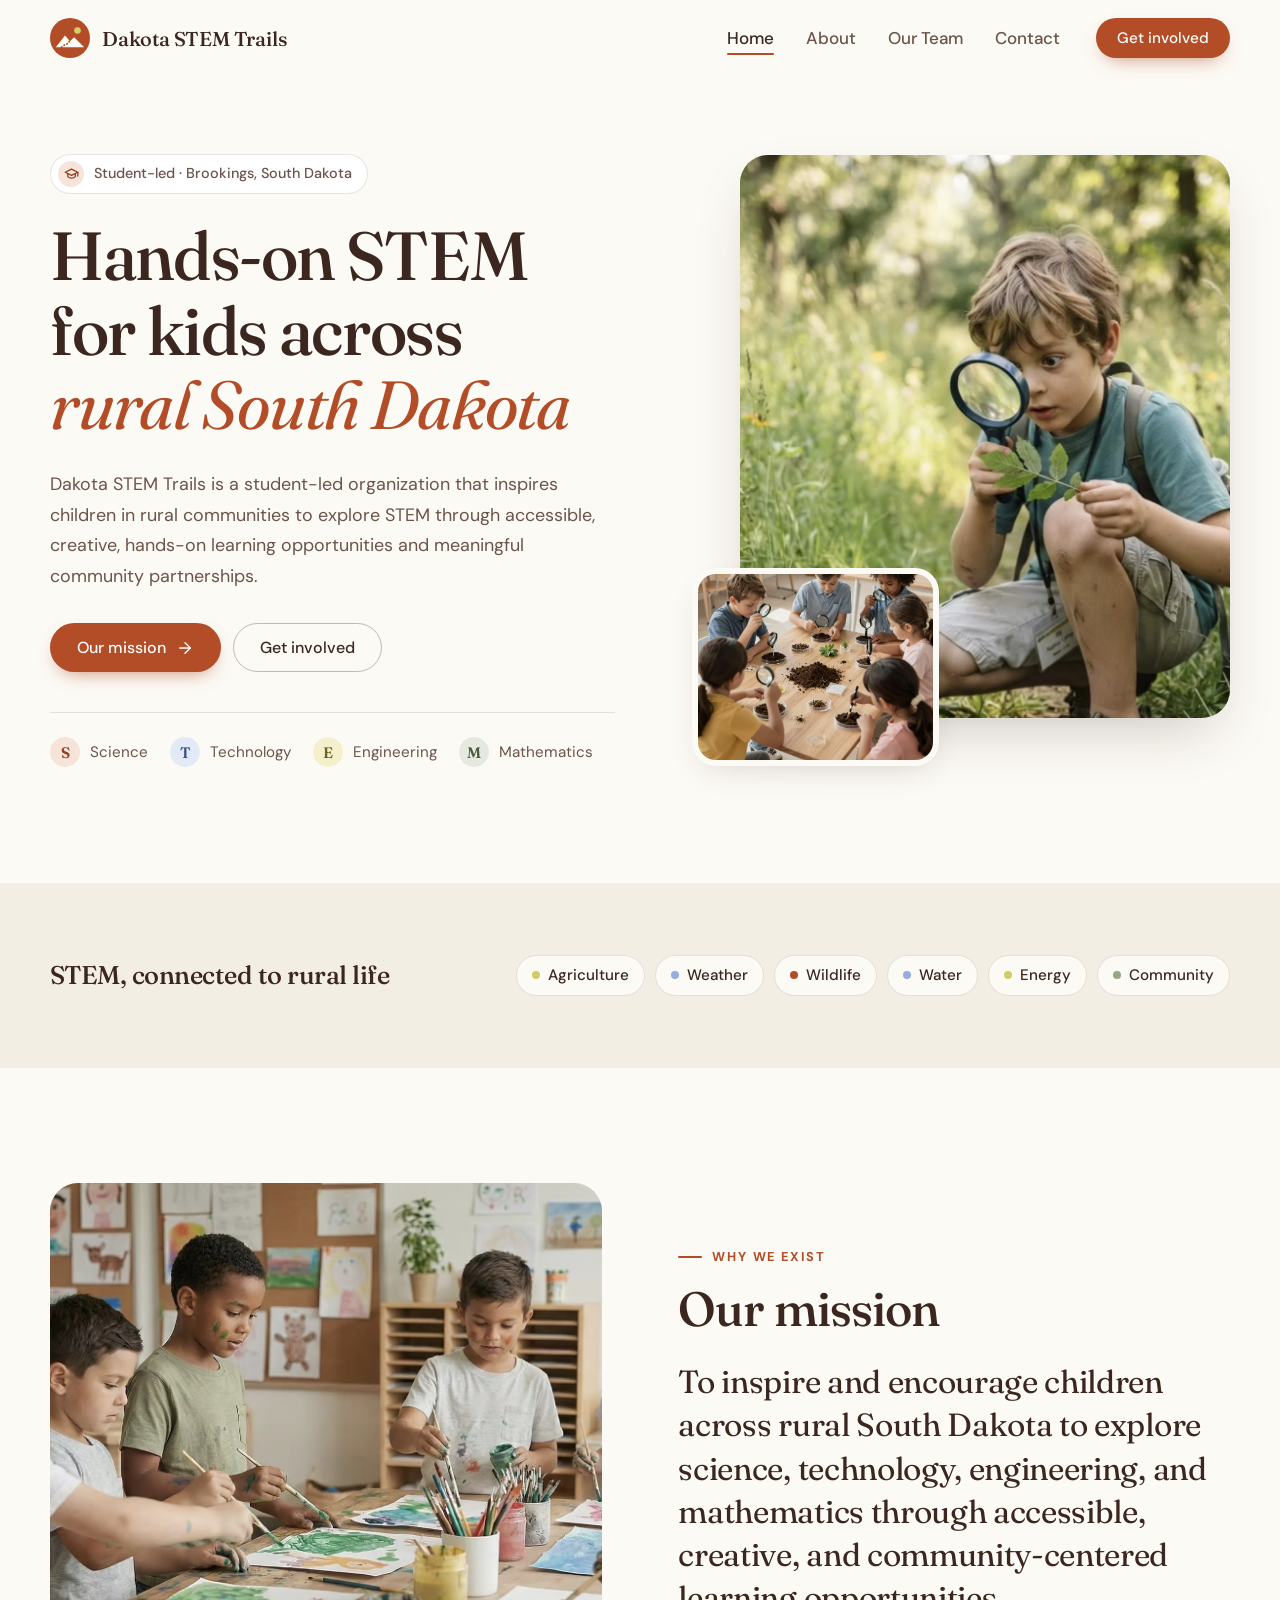
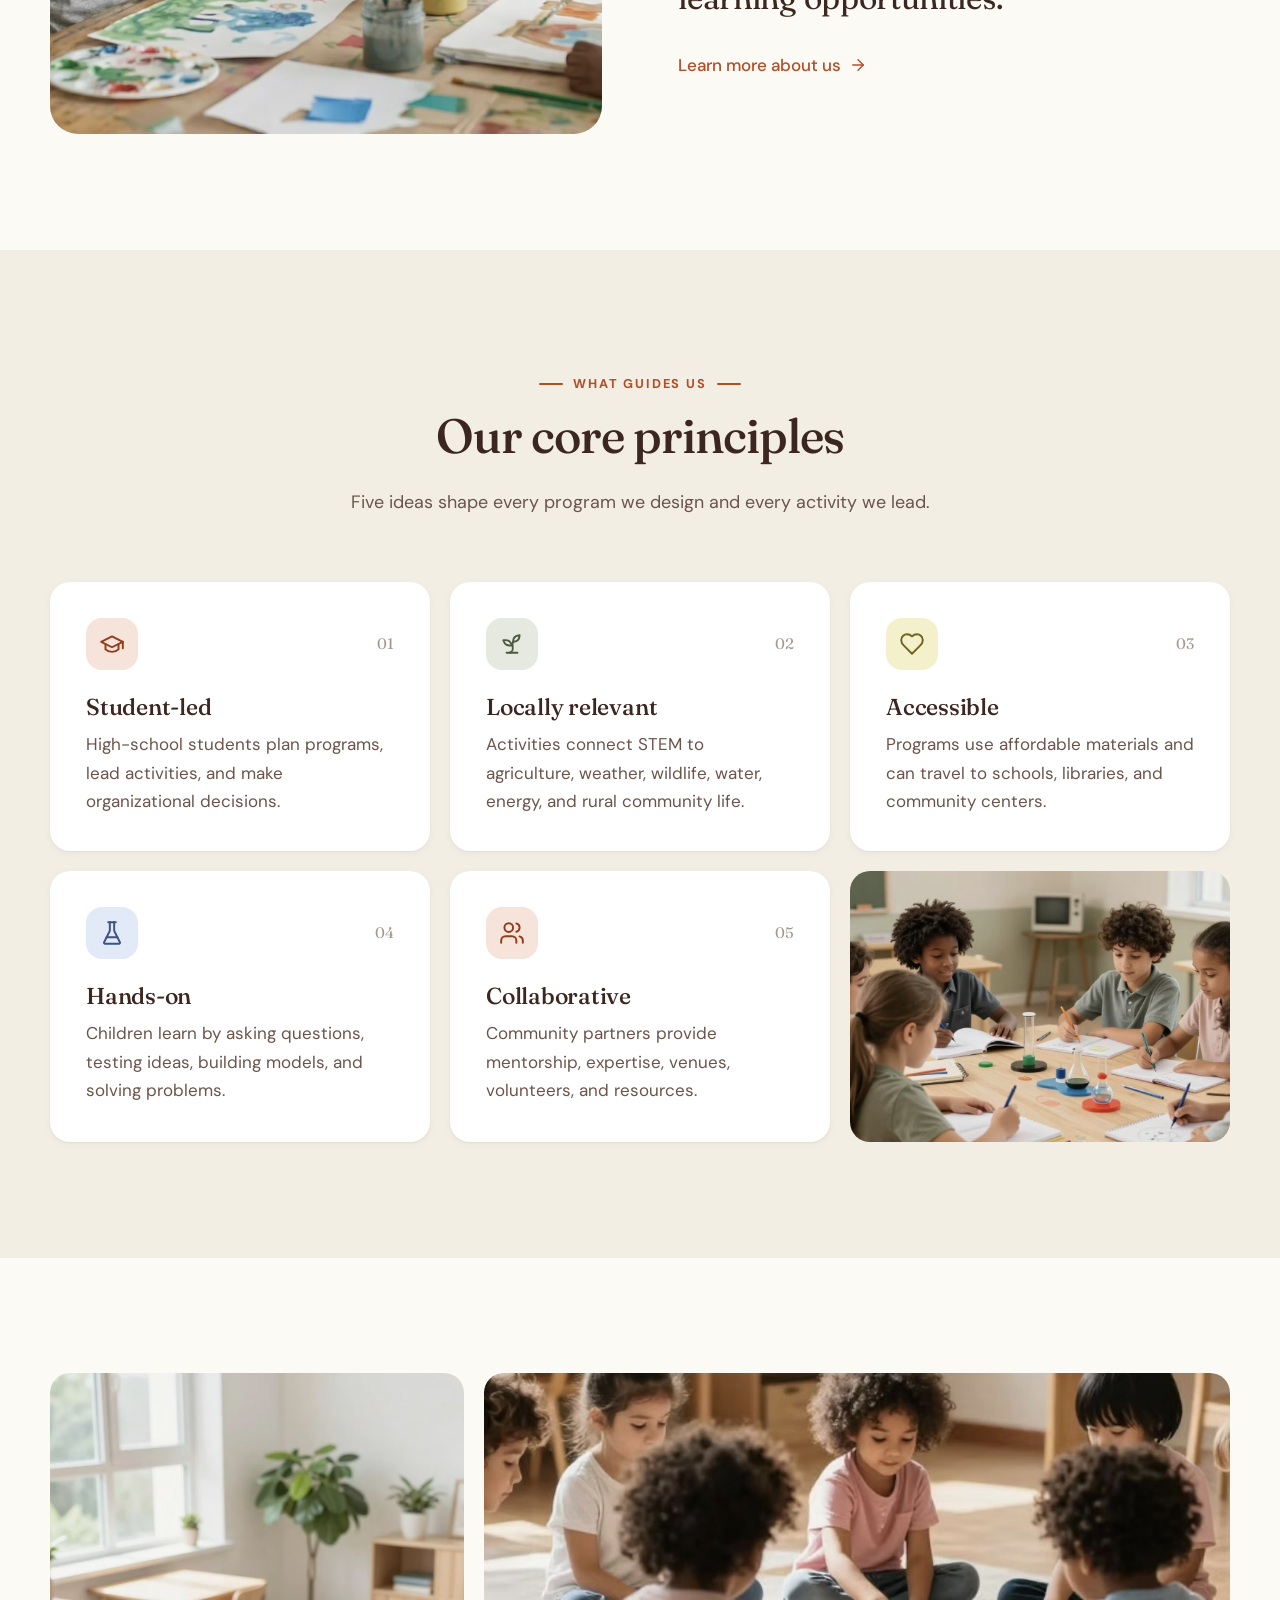
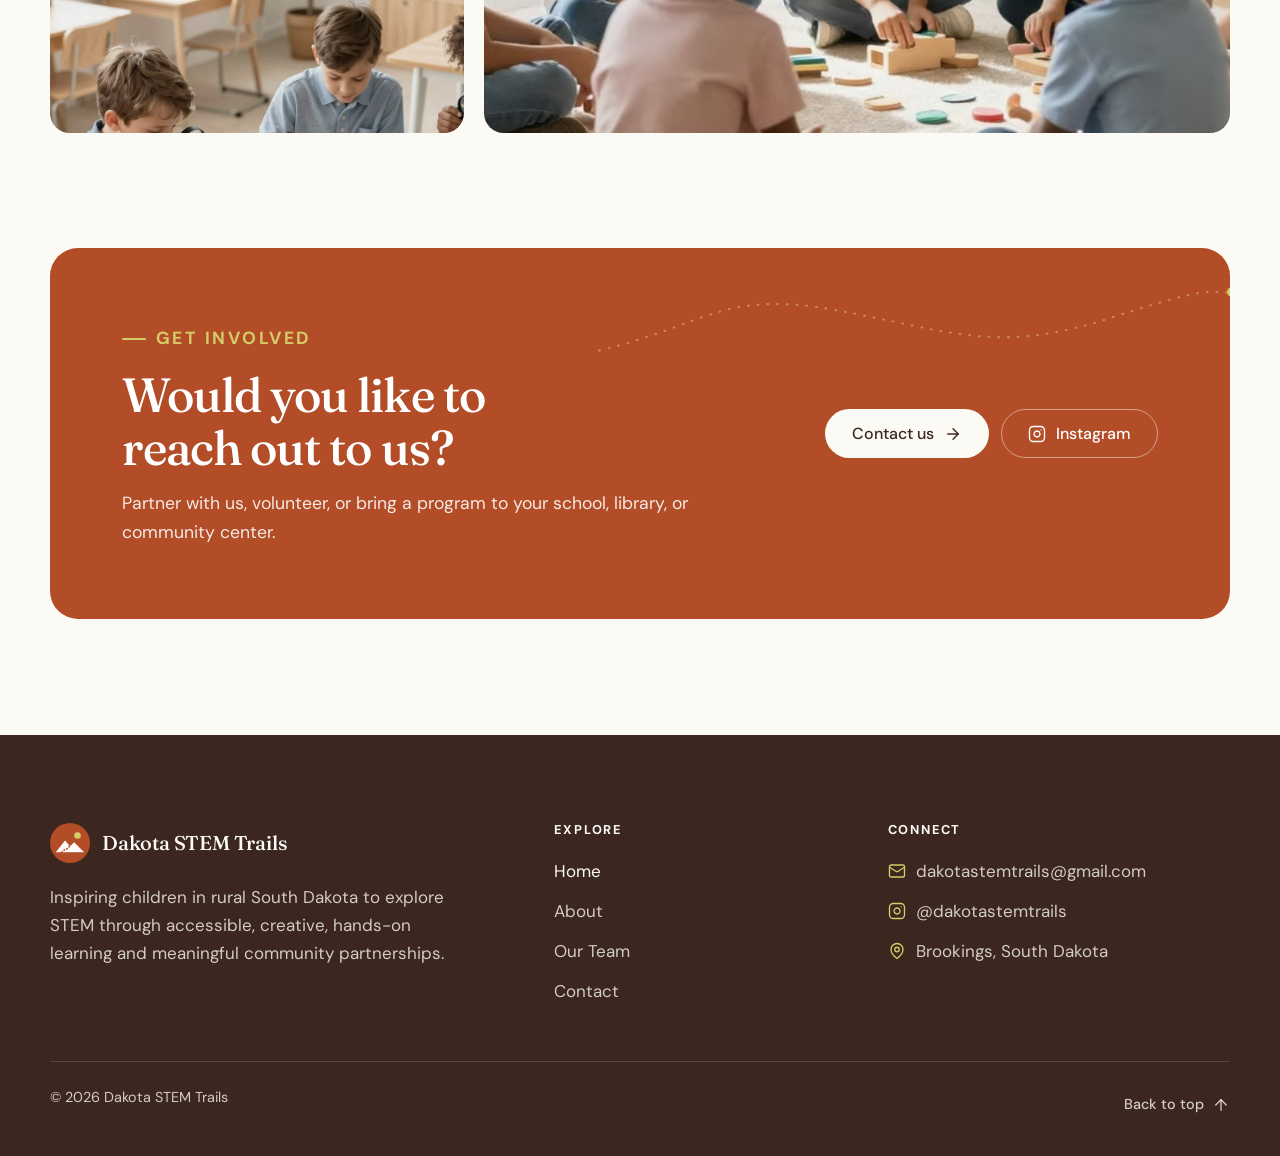
==== commit 365496eb: "Add files via upload" ====
--- a/index.html
+++ b/index.html
@@ -76,10 +76,6 @@
           <figure class="photo photo--inset">
             <img src="soil-science.jpg" alt="Children examining soil samples with magnifying glasses" width="1314" height="1061" loading="lazy">
           </figure>
-          <div class="hero-badge">
-            <span class="icon-tile tint-mustard"><svg class="icon" viewBox="0 0 24 24" aria-hidden="true"><path d="M10 2v7.53a2 2 0 0 1-.21.9L4.72 20.55A1 1 0 0 0 5.62 22h12.76a1 1 0 0 0 .9-1.45l-5.07-10.12a2 2 0 0 1-.21-.9V2"/><path d="M8.5 2h7"/><path d="M7 16h10"/></svg></span>
-            <p><strong>Learning by doing</strong><span>Hands-on learning for rural kids</span></p>
-          </div>
         </div>
       </div>
     </section>
